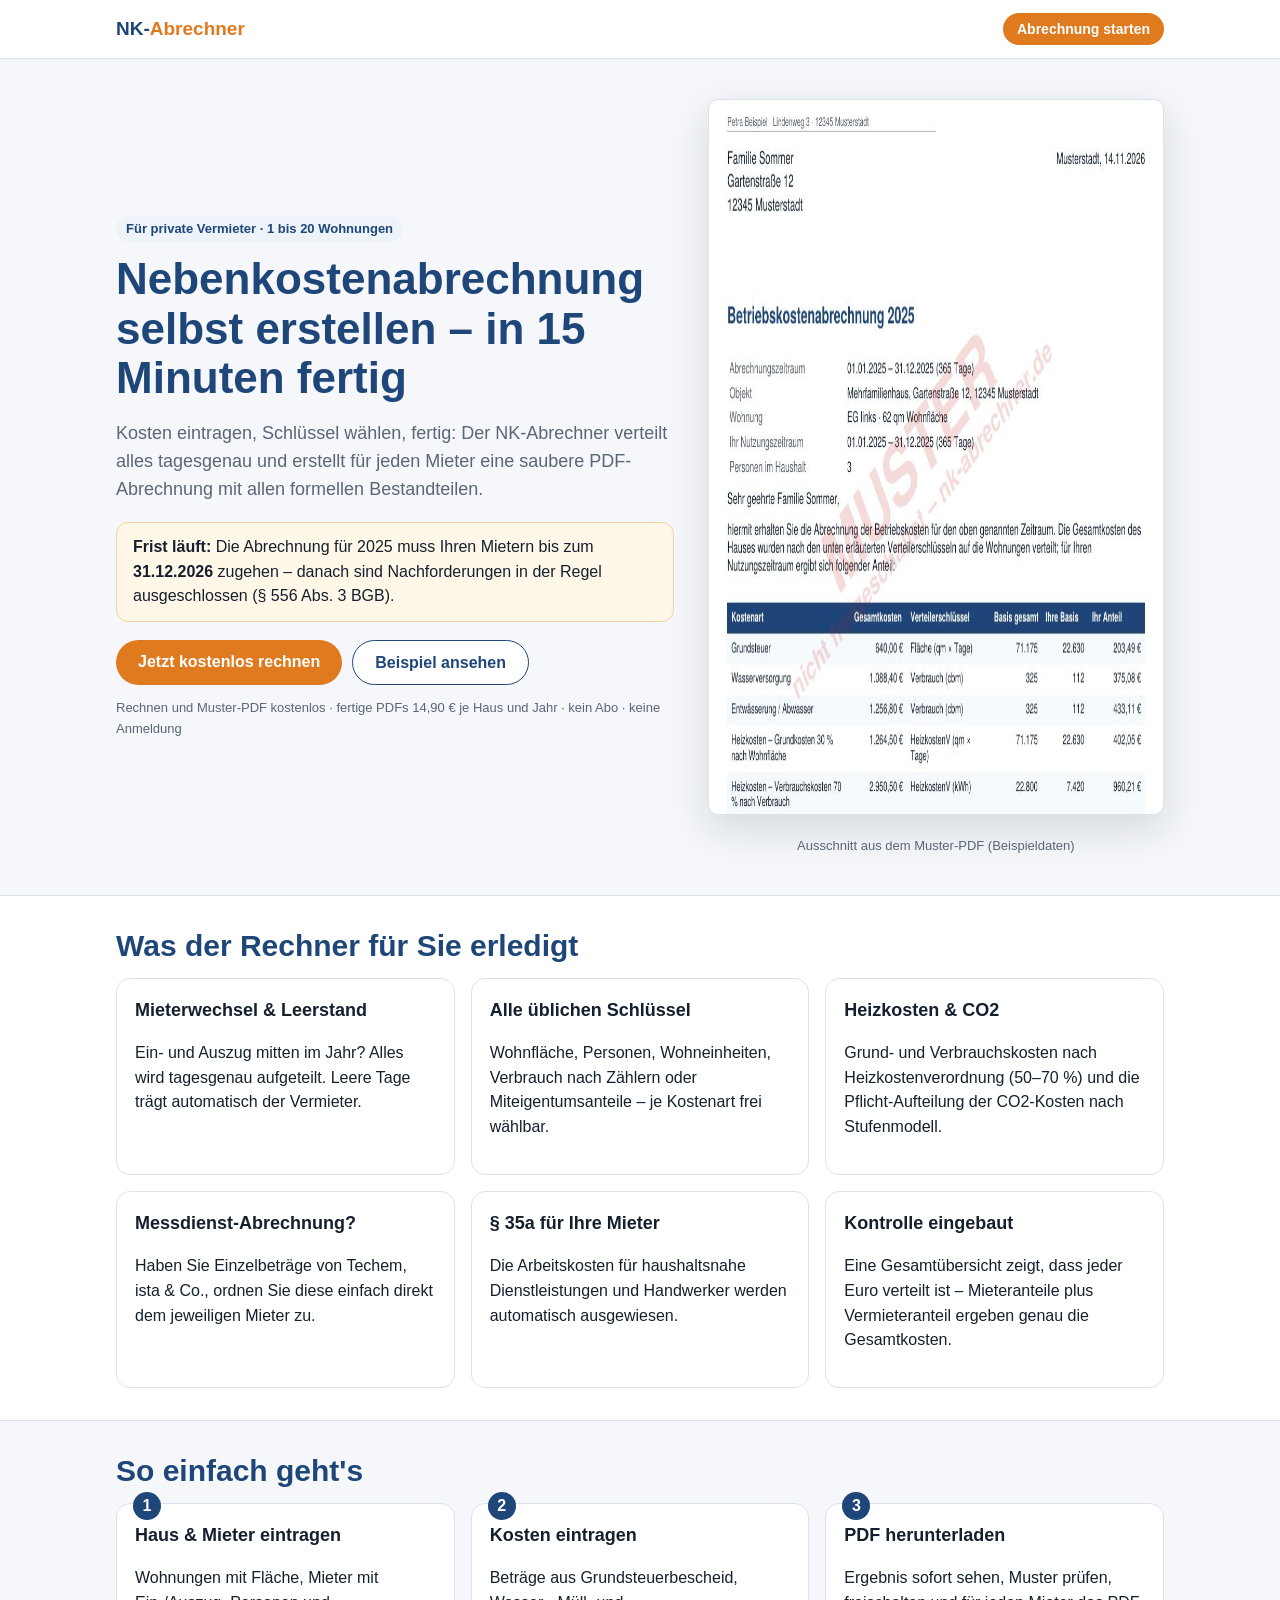
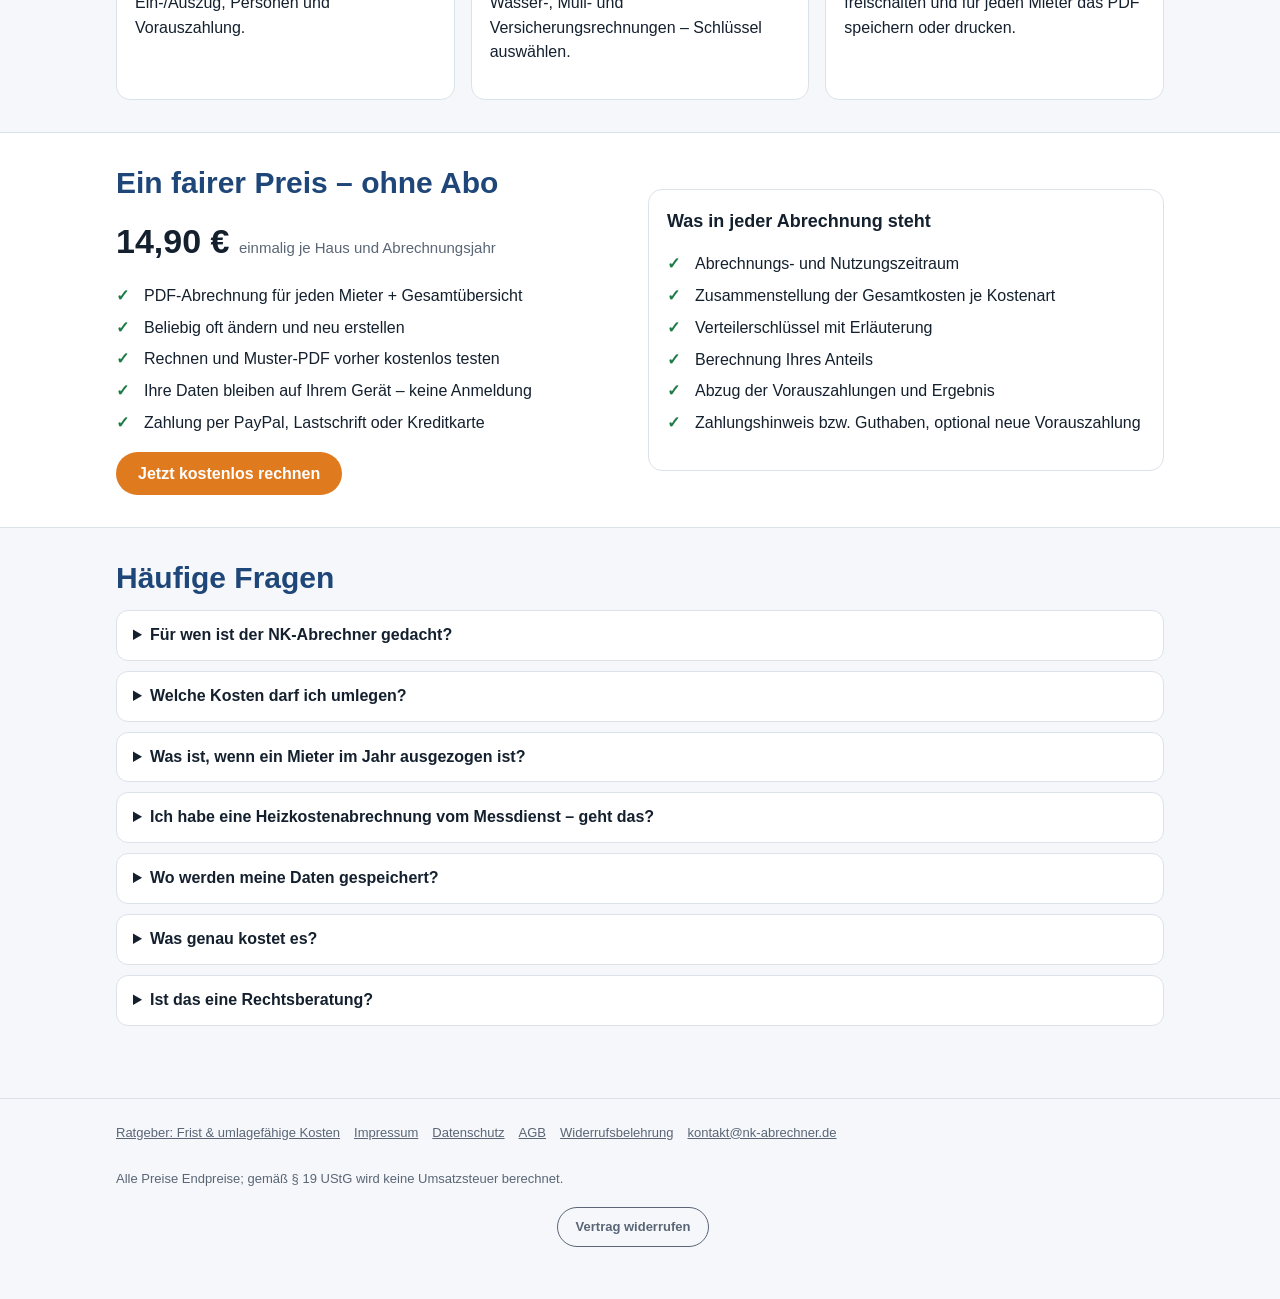
==== index.html @ 4d84159c "NK-Abrechner: erste Version der Website" ====
<!doctype html>
<html lang="de"><head><meta charset="UTF-8"><meta name="viewport" content="width=device-width, initial-scale=1.0">
<title>Nebenkostenabrechnung selbst erstellen – online, ohne Abo | NK-Abrechner</title>
<meta name="description" content="Nebenkostenabrechnung für Vermieter in 15 Minuten: Mieterwechsel tagesgenau, Heizkosten nach HeizkostenV, CO2-Aufteilung, § 35a. Kostenlos rechnen, PDF für alle Mieter 14,90 € – ohne Abo, ohne Anmeldung.">
<link rel="canonical" href="https://nk-abrechner.de/">
<link rel="icon" href="favicon.svg" type="image/svg+xml">
<meta property="og:title" content="Nebenkostenabrechnung selbst erstellen – NK-Abrechner">
<meta property="og:description" content="Online-Rechner für private Vermieter: kostenlos rechnen, fertige PDF-Abrechnung je Mieter für 14,90 €.">
<meta property="og:image" content="https://nk-abrechner.de/muster-seite1-1.jpg">
<link rel="stylesheet" href="style.css?v=1">
<style>
.hero{display:grid;grid-template-columns:1.1fr .9fr;gap:34px;align-items:center;padding:40px 0 26px}
.hero img{width:100%;border:1px solid var(--line);border-radius:10px;box-shadow:0 14px 40px rgba(20,32,46,.14);background:#fff}
.preis{font-size:34px;font-weight:800}.preis small{font-size:15px;font-weight:500;color:var(--dim)}
.cta{display:flex;flex-wrap:wrap;gap:10px;margin:18px 0 8px}
.frist{background:#fff7e8;border:1px solid #f0d29a;border-radius:12px;padding:12px 16px;margin:0 0 6px}
.steps{counter-reset:s;display:grid;grid-template-columns:repeat(3,1fr);gap:16px}
.steps div{background:#fff;border:1px solid var(--line);border-radius:14px;padding:18px;position:relative}
.steps div:before{counter-increment:s;content:counter(s);position:absolute;top:-12px;left:16px;background:var(--acc);color:#fff;width:28px;height:28px;border-radius:50%;display:flex;align-items:center;justify-content:center;font-weight:800}
.faq details{background:#fff;border:1px solid var(--line);border-radius:12px;padding:12px 16px;margin:0 0 10px}
.faq summary{cursor:pointer;font-weight:700}
.sticky{display:none;position:fixed;left:12px;right:12px;bottom:12px;z-index:30;text-align:center;box-shadow:0 8px 24px rgba(0,0,0,.2)}
@media(max-width:760px){.hero{grid-template-columns:1fr;padding-top:24px}.steps{grid-template-columns:1fr}.sticky{display:block}body{padding-bottom:70px}.sticky.hide{display:none}}
</style>
</head>
<body>
<header class="top"><div class="wrap"><a class="logo" href="/">NK-<span>Abrechner</span></a><a class="btn small" href="app.html?neu=1">Abrechnung starten</a></div></header>

<div class="wrap">
  <div class="hero">
    <div>
      <span class="badge">Für private Vermieter · 1 bis 20 Wohnungen</span>
      <h1 style="margin-top:12px">Nebenkostenabrechnung selbst erstellen – in 15 Minuten fertig</h1>
      <p class="lead">Kosten eintragen, Schlüssel wählen, fertig: Der NK-Abrechner verteilt alles tagesgenau und erstellt für jeden Mieter eine saubere PDF-Abrechnung mit allen formellen Bestandteilen.</p>
      <div class="frist"><b>Frist läuft:</b> Die Abrechnung für 2025 muss Ihren Mietern bis zum <b>31.12.2026</b> zugehen – danach sind Nachforderungen in der Regel ausgeschlossen (§ 556 Abs. 3 BGB).</div>
      <div class="cta"><a class="btn" href="app.html?neu=1" id="ctaStart">Jetzt kostenlos rechnen</a><a class="btn sec" href="app.html?beispiel=1">Beispiel ansehen</a></div>
      <p class="note">Rechnen und Muster-PDF kostenlos · fertige PDFs 14,90 € je Haus und Jahr · kein Abo · keine Anmeldung</p>
    </div>
    <div><img src="muster-seite1-1.jpg" alt="Beispiel einer Betriebskostenabrechnung, erstellt mit dem NK-Abrechner" width="874" height="716"><p class="note" style="text-align:center">Ausschnitt aus dem Muster-PDF (Beispieldaten)</p></div>
  </div>
</div>

<section style="background:#fff;border-top:1px solid var(--line);border-bottom:1px solid var(--line)"><div class="wrap">
  <h2>Was der Rechner für Sie erledigt</h2>
  <div class="grid3">
    <div class="card"><h3>Mieterwechsel &amp; Leerstand</h3><p>Ein- und Auszug mitten im Jahr? Alles wird tagesgenau aufgeteilt. Leere Tage trägt automatisch der Vermieter.</p></div>
    <div class="card"><h3>Alle üblichen Schlüssel</h3><p>Wohnfläche, Personen, Wohneinheiten, Verbrauch nach Zählern oder Miteigentumsanteile – je Kostenart frei wählbar.</p></div>
    <div class="card"><h3>Heizkosten &amp; CO2</h3><p>Grund- und Verbrauchskosten nach Heizkostenverordnung (50–70 %) und die Pflicht-Aufteilung der CO2-Kosten nach Stufenmodell.</p></div>
    <div class="card"><h3>Messdienst-Abrechnung?</h3><p>Haben Sie Einzelbeträge von Techem, ista &amp; Co., ordnen Sie diese einfach direkt dem jeweiligen Mieter zu.</p></div>
    <div class="card"><h3>§ 35a für Ihre Mieter</h3><p>Die Arbeitskosten für haushaltsnahe Dienstleistungen und Handwerker werden automatisch ausgewiesen.</p></div>
    <div class="card"><h3>Kontrolle eingebaut</h3><p>Eine Gesamtübersicht zeigt, dass jeder Euro verteilt ist – Mieteranteile plus Vermieteranteil ergeben genau die Gesamtkosten.</p></div>
  </div>
</div></section>

<section><div class="wrap">
  <h2>So einfach geht's</h2>
  <div class="steps">
    <div><h3>Haus &amp; Mieter eintragen</h3><p>Wohnungen mit Fläche, Mieter mit Ein-/Auszug, Personen und Vorauszahlung.</p></div>
    <div><h3>Kosten eintragen</h3><p>Beträge aus Grundsteuerbescheid, Wasser-, Müll- und Versicherungsrechnungen – Schlüssel auswählen.</p></div>
    <div><h3>PDF herunterladen</h3><p>Ergebnis sofort sehen, Muster prüfen, freischalten und für jeden Mieter das PDF speichern oder drucken.</p></div>
  </div>
</div></section>

<section id="preis" style="background:#fff;border-top:1px solid var(--line);border-bottom:1px solid var(--line)"><div class="wrap">
  <div class="grid2" style="align-items:center">
    <div>
      <h2>Ein fairer Preis – ohne Abo</h2>
      <div class="preis">14,90 € <small>einmalig je Haus und Abrechnungsjahr</small></div>
      <ul class="checks">
        <li>PDF-Abrechnung für jeden Mieter + Gesamtübersicht</li>
        <li>Beliebig oft ändern und neu erstellen</li>
        <li>Rechnen und Muster-PDF vorher kostenlos testen</li>
        <li>Ihre Daten bleiben auf Ihrem Gerät – keine Anmeldung</li>
        <li>Zahlung per PayPal, Lastschrift oder Kreditkarte</li>
      </ul>
      <a class="btn" href="app.html?neu=1">Jetzt kostenlos rechnen</a>
    </div>
    <div class="card"><h3>Was in jeder Abrechnung steht</h3>
      <ul class="checks"><li>Abrechnungs- und Nutzungszeitraum</li><li>Zusammenstellung der Gesamtkosten je Kostenart</li><li>Verteilerschlüssel mit Erläuterung</li><li>Berechnung Ihres Anteils</li><li>Abzug der Vorauszahlungen und Ergebnis</li><li>Zahlungshinweis bzw. Guthaben, optional neue Vorauszahlung</li></ul></div>
  </div>
</div></section>

<section class="faq"><div class="wrap">
  <h2>Häufige Fragen</h2>
  <details><summary>Für wen ist der NK-Abrechner gedacht?</summary><p>Für private Vermieter mit einem oder mehreren Häusern bzw. vermieteten Eigentumswohnungen, die ihre Betriebskostenabrechnung selbst machen und keine teure Verwaltungssoftware brauchen.</p></details>
  <details><summary>Welche Kosten darf ich umlegen?</summary><p>Umlagefähig sind die Betriebskosten nach § 2 Betriebskostenverordnung (z. B. Grundsteuer, Wasser, Abwasser, Heizung, Müll, Reinigung, Gartenpflege, Allgemeinstrom, Schornsteinfeger, Versicherungen, Hauswart) – sofern sie im Mietvertrag vereinbart sind. Verwaltungs- und Reparaturkosten gehören nicht dazu. Mehr im <a href="ratgeber-nebenkostenabrechnung-frist.html">Ratgeber</a>.</p></details>
  <details><summary>Was ist, wenn ein Mieter im Jahr ausgezogen ist?</summary><p>Sie legen für die Wohnung zwei Mieter mit Aus- bzw. Einzugsdatum an. Der Rechner teilt alle Kosten tagesgenau auf; eine Lücke dazwischen wird als Leerstand dem Vermieter zugerechnet. Für den ausgezogenen Mieter können Sie eine neue Anschrift eintragen.</p></details>
  <details><summary>Ich habe eine Heizkostenabrechnung vom Messdienst – geht das?</summary><p>Ja. Wählen Sie bei den Heizkosten „direkt je Mieter“ und tragen Sie die Beträge aus der Messdienst-Abrechnung bei den Mietern ein. Ohne Messdienst verteilt der Rechner die Heizkosten selbst nach Heizkostenverordnung.</p></details>
  <details><summary>Wo werden meine Daten gespeichert?</summary><p>Nur in Ihrem Browser auf Ihrem Gerät. Wir sehen keine Mieter- oder Kostendaten. Mit „Daten sichern“ speichern Sie eine Datei, die Sie nächstes Jahr wieder laden können.</p></details>
  <details><summary>Was genau kostet es?</summary><p>Ausprobieren, rechnen und das Muster-PDF (mit Wasserzeichen) sind kostenlos. Für die fertigen PDFs ohne Wasserzeichen zahlen Sie einmalig 14,90 € je Haus (Adresse) und Abrechnungsjahr. Danach können Sie beliebig oft ändern und neu erstellen. Kein Abo.</p></details>
  <details><summary>Ist das eine Rechtsberatung?</summary><p>Nein. Der NK-Abrechner ist ein Rechen- und Formularwerkzeug. Ob eine Kostenart umlagefähig und vereinbart ist, entscheiden Sie anhand Ihres Mietvertrags. Bei Streitfällen hilft z. B. Haus &amp; Grund oder ein Anwalt.</p></details>
</div></section>

<a class="btn sticky" href="app.html?neu=1" id="sticky">Jetzt kostenlos rechnen</a>
<footer><div class="wrap"><a href="ratgeber-nebenkostenabrechnung-frist.html">Ratgeber: Frist &amp; umlagefähige Kosten</a><a href="impressum.html">Impressum</a><a href="datenschutz.html">Datenschutz</a><a href="agb.html">AGB</a><a href="widerruf.html">Widerrufsbelehrung</a><a href="mailto:kontakt@nk-abrechner.de">kontakt@nk-abrechner.de</a>
<br><br>Alle Preise Endpreise; gemäß § 19 UStG wird keine Umsatzsteuer berechnet.</div>
<div style="text-align:center;margin:18px 0 6px"><a href="widerrufen.html" style="display:inline-block;padding:9px 18px;border:1.5px solid currentColor;border-radius:999px;font-weight:700;text-decoration:none">Vertrag widerrufen</a></div></footer>
<script src="config.js?v=1"></script>
<script>
(function () {
  'use strict';
  const C = window.NK_CONFIG;
  function sGet(k) { try { return sessionStorage.getItem(k); } catch (e) { return null; } }
  function sSet(k, v) { try { sessionStorage.setItem(k, v); } catch (e) {} }
  function newId() { return (crypto.randomUUID ? crypto.randomUUID() : Date.now().toString(36) + Math.random().toString(36).slice(2)); }
  const visitId = sGet('nk_visit') || newId(); sSet('nk_visit', visitId);
  const quelle = sGet('nk_quelle') || (function () { try { const q = new URLSearchParams(location.search); return q.get('gclid') ? 'google-ads' : (q.get('utm_source') || (document.referrer && !document.referrer.includes(location.host) ? new URL(document.referrer).hostname : 'direkt')); } catch (e) { return 'direkt'; } })();
  sSet('nk_quelle', quelle);
  function funnel(step) {
    if (navigator.webdriver || sGet('nk_f_' + step)) return; sSet('nk_f_' + step, '1');
    try { fetch(C.api, { method: 'POST', mode: 'no-cors', headers: { 'Content-Type': 'text/plain;charset=utf-8' }, body: JSON.stringify({ kind: 'funnel', service: 'nk', visit: visitId, step, quelle, plan: 'objekt', device: matchMedia('(max-width: 700px)').matches ? 'mobil' : 'desktop' }) }).catch(() => {}); } catch (e) {}
  }
  funnel('1 Seite geöffnet');
  try { const io = new IntersectionObserver(es => { if (es.some(x => x.isIntersecting)) { funnel('1b Preise gesehen'); io.disconnect(); } }, { threshold: 0.3 }); io.observe(document.getElementById('preis')); } catch (e) {}
  try { const st = document.getElementById('sticky'); const io2 = new IntersectionObserver(es => st.classList.toggle('hide', es.some(x => x.isIntersecting)), { threshold: 0.1 }); io2.observe(document.getElementById('ctaStart')); } catch (e) {}
})();
</script>
</body></html>
---- style.css ----
:root{--bg:#f5f7fa;--card:#fff;--text:#14202e;--dim:#5a6676;--line:#dce2ea;--acc:#1e4678;--acc2:#e07a1f;--good:#1e7a46;--bad:#b3261e;--soft:#eef3f9;
  font-family:-apple-system,BlinkMacSystemFont,"Segoe UI",Roboto,Helvetica,Arial,sans-serif}
*{box-sizing:border-box}
html{-webkit-text-size-adjust:100%}
body{margin:0;background:var(--bg);color:var(--text);line-height:1.55;font-size:16px}
a{color:var(--acc)}
.wrap{max-width:1080px;margin:0 auto;padding:0 16px}
header.top{background:#fff;border-bottom:1px solid var(--line);position:sticky;top:0;z-index:20}
header.top .wrap{display:flex;align-items:center;justify-content:space-between;min-height:58px;gap:10px}
.logo{font-weight:800;font-size:19px;color:var(--acc);text-decoration:none;white-space:nowrap}.logo span{color:var(--acc2)}
.btn{display:inline-block;background:var(--acc2);color:#fff;font-weight:700;padding:12px 22px;border-radius:999px;text-decoration:none;border:0;font-size:16px;cursor:pointer;font-family:inherit;line-height:1.2}
.btn:hover{filter:brightness(.95)}.btn:disabled{opacity:.5;cursor:default}
.btn.sec{background:#fff;color:var(--acc);border:1.5px solid var(--acc)}
.btn.small{padding:8px 14px;font-size:14px}
.btn.ghost{background:transparent;color:var(--dim);border:1px dashed var(--line)}
h1{font-size:clamp(28px,4.6vw,44px);line-height:1.12;margin:0 0 14px;color:var(--acc)}
h2{font-size:clamp(22px,3.2vw,30px);color:var(--acc);margin:0 0 14px;line-height:1.2}
h3{margin:0 0 8px;font-size:18px}
section{padding:32px 0}
.lead{font-size:18px;color:var(--dim)}
.checks{list-style:none;padding:0;margin:16px 0}.checks li{padding-left:28px;position:relative;margin:7px 0}
.checks li:before{content:"✓";position:absolute;left:0;color:var(--good);font-weight:800}
.card{background:var(--card);border:1px solid var(--line);border-radius:14px;padding:18px}
.grid3{display:grid;grid-template-columns:repeat(3,1fr);gap:16px}
.grid2{display:grid;grid-template-columns:repeat(2,1fr);gap:16px}
footer{border-top:1px solid var(--line);margin-top:30px;padding:24px 0 40px;color:var(--dim);font-size:13px}
footer a{color:var(--dim);margin:0 14px 6px 0;display:inline-block;overflow-wrap:anywhere}
.note{font-size:13px;color:var(--dim)}
.badge{display:inline-block;background:var(--soft);color:var(--acc);border-radius:999px;padding:3px 10px;font-size:13px;font-weight:700}
.warnbox{background:#fff7e8;border:1px solid #f0d29a;border-radius:12px;padding:12px 14px;font-size:14px}
.okbox{background:#ecf7f0;border:1px solid #b6dfc4;border-radius:12px;padding:12px 14px;font-size:14px}
.errbox{background:#fdecea;border:1px solid #f3b8b2;border-radius:12px;padding:12px 14px;font-size:14px;color:var(--bad)}

/* ---------- App ---------- */
.app main{padding:18px 0 80px}
.step{background:#fff;border:1px solid var(--line);border-radius:16px;margin:0 0 16px;overflow:hidden}
.step>summary{list-style:none;cursor:pointer;padding:16px 18px;display:flex;align-items:center;gap:12px;font-weight:700;font-size:17px}
.step>summary::-webkit-details-marker{display:none}
.step>summary .nr{flex:0 0 30px;height:30px;border-radius:50%;background:var(--acc);color:#fff;display:flex;align-items:center;justify-content:center;font-size:15px}
.step>summary .info{margin-left:auto;font-weight:500;font-size:13px;color:var(--dim);text-align:right}
.step[open]>summary{border-bottom:1px solid var(--line);background:var(--soft)}
.step .body{padding:16px 18px}
.f{display:grid;grid-template-columns:repeat(auto-fill,minmax(180px,1fr));gap:10px 14px}
.f label,.lbl{display:block;font-size:13px;font-weight:600;color:var(--dim);margin:0 0 3px}
input[type=text],input[type=date],input[type=email],select{width:100%;padding:10px 11px;border:1px solid var(--line);border-radius:9px;font-size:16px;font-family:inherit;background:#fff;color:var(--text)}
input:focus,select:focus{outline:2px solid #9cc0ec;border-color:#9cc0ec}
input.num{text-align:right}
.row{border:1px solid var(--line);border-radius:12px;padding:12px;margin:0 0 10px;background:#fcfdfe;position:relative}
.row .x{position:absolute;top:8px;right:8px;border:0;background:transparent;color:var(--dim);font-size:20px;cursor:pointer;line-height:1;padding:4px 8px}
.row h4{margin:0 0 10px;font-size:15px;padding-right:30px}
.sub{margin-top:10px;padding-top:10px;border-top:1px dashed var(--line)}
.hint{font-size:12.5px;color:var(--dim);margin:4px 0 0}
.tbl{width:100%;border-collapse:collapse;font-size:14.5px}
.tbl th,.tbl td{padding:8px 6px;border-bottom:1px solid var(--line);text-align:left;vertical-align:top}
.tbl th{font-size:12.5px;color:var(--dim);font-weight:700}
.tbl td.r,.tbl th.r{text-align:right;white-space:nowrap}
.plus{color:var(--bad);font-weight:700}.minus{color:var(--good);font-weight:700}
.toolbar{display:flex;flex-wrap:wrap;gap:8px;margin:0 0 14px}
.pay{border:2px solid var(--acc);border-radius:16px;padding:18px;background:#fff;margin-top:16px}
.pay .preis{font-size:30px;font-weight:800}
.consent{display:flex;gap:10px;align-items:flex-start;font-size:13.5px;margin:12px 0}
.consent input{margin-top:3px;width:18px;height:18px;flex:0 0 18px}
.dl{display:flex;flex-wrap:wrap;gap:8px;margin-top:12px}
.toggle{display:flex;gap:8px;align-items:center;font-size:14px;margin:8px 0}
.toggle input{width:18px;height:18px}
.scroll{overflow-x:auto;-webkit-overflow-scrolling:touch}
.hidden{display:none!important}

@media(max-width:760px){
  .grid3,.grid2{grid-template-columns:1fr}
  .step>summary .info{display:none}
  .f{grid-template-columns:1fr 1fr}
  .tbl{font-size:13px}.tbl .hm{display:none}.tbl th,.tbl td{padding:7px 4px}
}
@media(max-width:420px){.f{grid-template-columns:1fr}}
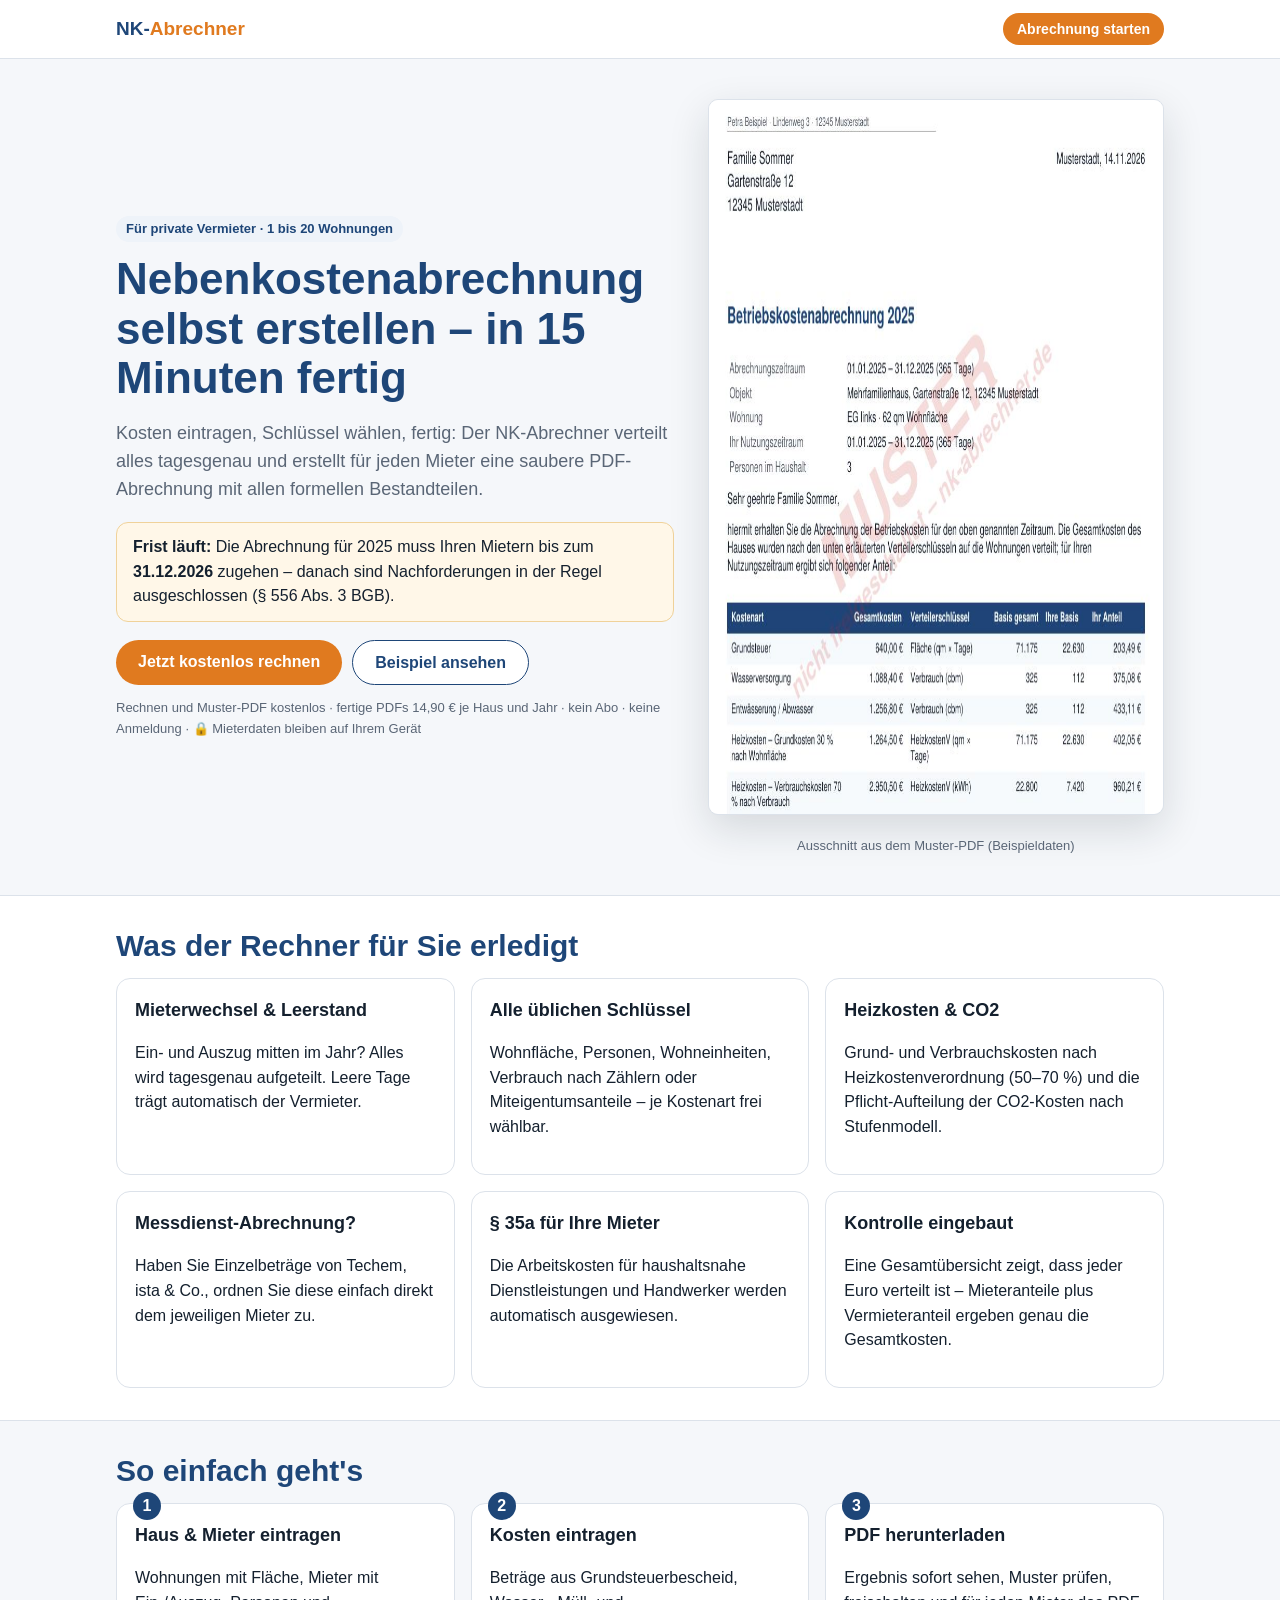
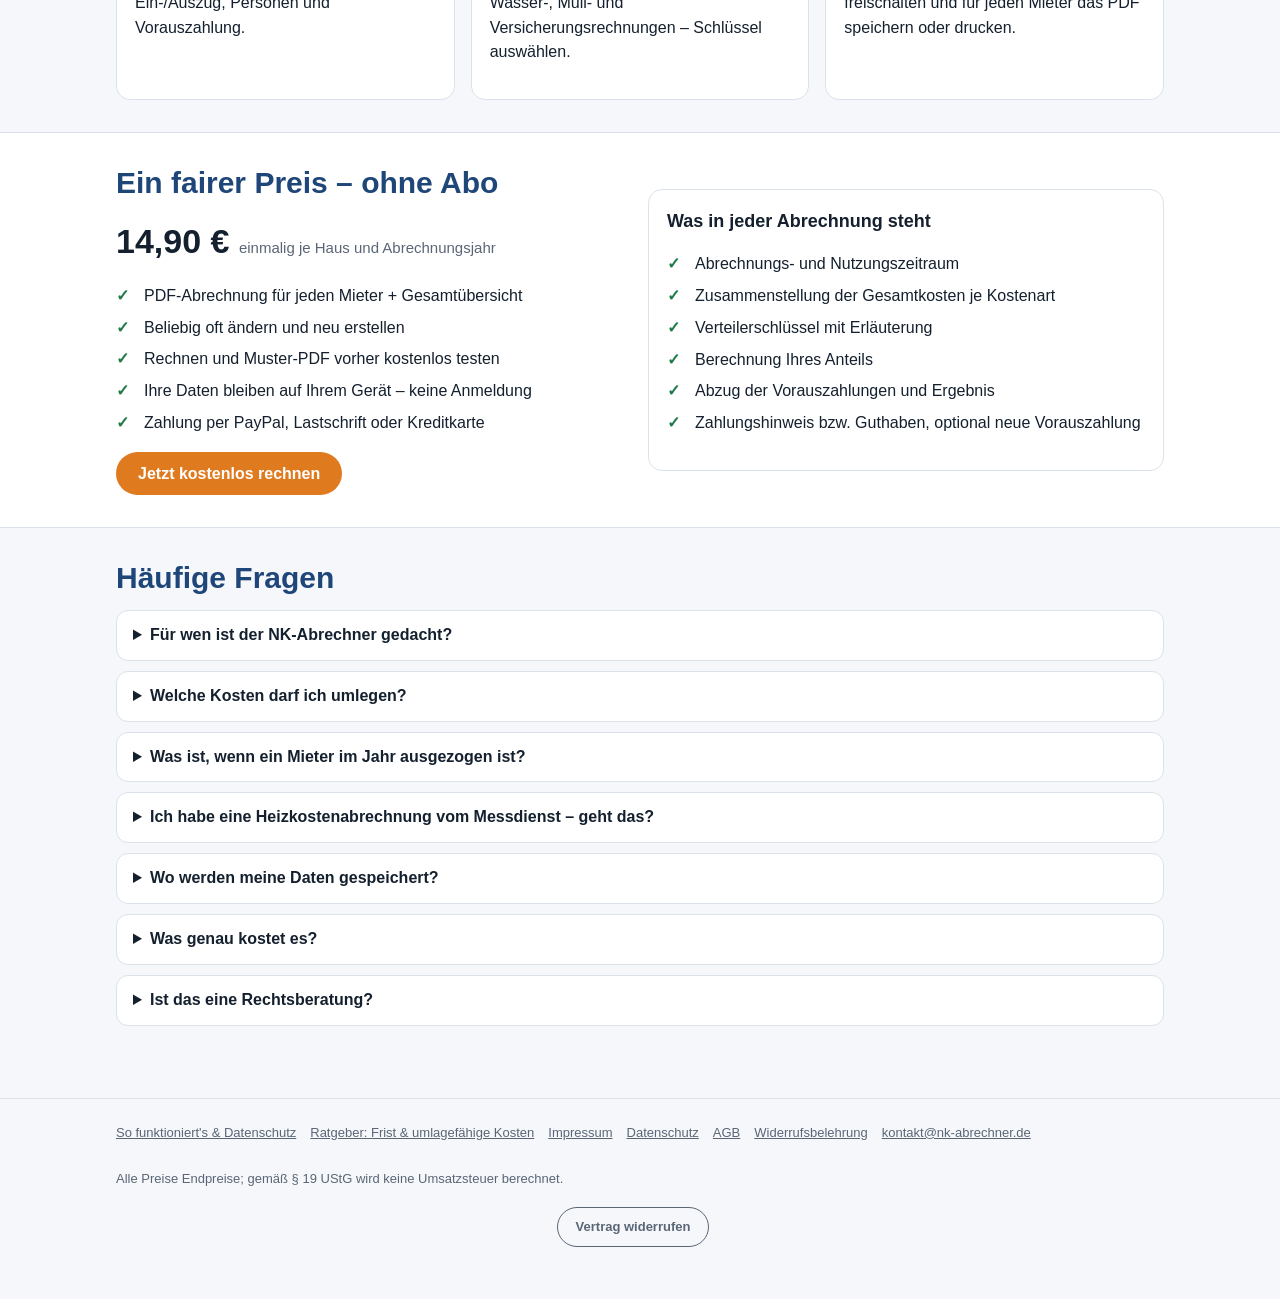
==== commit efbbe540: "Datenschutz erklärt, Sicherungs-Hinweis nach PDF" ====
--- a/index.html
+++ b/index.html
@@ -7,7 +7,7 @@
 <meta property="og:title" content="Nebenkostenabrechnung selbst erstellen – NK-Abrechner">
 <meta property="og:description" content="Online-Rechner für private Vermieter: kostenlos rechnen, fertige PDF-Abrechnung je Mieter für 14,90 €.">
 <meta property="og:image" content="https://nk-abrechner.de/muster-seite1-1.jpg">
-<link rel="stylesheet" href="style.css?v=1">
+<link rel="stylesheet" href="style.css?v=2">
 <style>
 .hero{display:grid;grid-template-columns:1.1fr .9fr;gap:34px;align-items:center;padding:40px 0 26px}
 .hero img{width:100%;border:1px solid var(--line);border-radius:10px;box-shadow:0 14px 40px rgba(20,32,46,.14);background:#fff}
@@ -34,7 +34,7 @@
       <p class="lead">Kosten eintragen, Schlüssel wählen, fertig: Der NK-Abrechner verteilt alles tagesgenau und erstellt für jeden Mieter eine saubere PDF-Abrechnung mit allen formellen Bestandteilen.</p>
       <div class="frist"><b>Frist läuft:</b> Die Abrechnung für 2025 muss Ihren Mietern bis zum <b>31.12.2026</b> zugehen – danach sind Nachforderungen in der Regel ausgeschlossen (§ 556 Abs. 3 BGB).</div>
       <div class="cta"><a class="btn" href="app.html?neu=1" id="ctaStart">Jetzt kostenlos rechnen</a><a class="btn sec" href="app.html?beispiel=1">Beispiel ansehen</a></div>
-      <p class="note">Rechnen und Muster-PDF kostenlos · fertige PDFs 14,90 € je Haus und Jahr · kein Abo · keine Anmeldung</p>
+      <p class="note">Rechnen und Muster-PDF kostenlos · fertige PDFs 14,90 € je Haus und Jahr · kein Abo · keine Anmeldung · 🔒 Mieterdaten bleiben auf Ihrem Gerät</p>
     </div>
     <div><img src="muster-seite1-1.jpg" alt="Beispiel einer Betriebskostenabrechnung, erstellt mit dem NK-Abrechner" width="874" height="716"><p class="note" style="text-align:center">Ausschnitt aus dem Muster-PDF (Beispieldaten)</p></div>
   </div>
@@ -86,13 +86,13 @@
   <details><summary>Welche Kosten darf ich umlegen?</summary><p>Umlagefähig sind die Betriebskosten nach § 2 Betriebskostenverordnung (z. B. Grundsteuer, Wasser, Abwasser, Heizung, Müll, Reinigung, Gartenpflege, Allgemeinstrom, Schornsteinfeger, Versicherungen, Hauswart) – sofern sie im Mietvertrag vereinbart sind. Verwaltungs- und Reparaturkosten gehören nicht dazu. Mehr im <a href="ratgeber-nebenkostenabrechnung-frist.html">Ratgeber</a>.</p></details>
   <details><summary>Was ist, wenn ein Mieter im Jahr ausgezogen ist?</summary><p>Sie legen für die Wohnung zwei Mieter mit Aus- bzw. Einzugsdatum an. Der Rechner teilt alle Kosten tagesgenau auf; eine Lücke dazwischen wird als Leerstand dem Vermieter zugerechnet. Für den ausgezogenen Mieter können Sie eine neue Anschrift eintragen.</p></details>
   <details><summary>Ich habe eine Heizkostenabrechnung vom Messdienst – geht das?</summary><p>Ja. Wählen Sie bei den Heizkosten „direkt je Mieter“ und tragen Sie die Beträge aus der Messdienst-Abrechnung bei den Mietern ein. Ohne Messdienst verteilt der Rechner die Heizkosten selbst nach Heizkostenverordnung.</p></details>
-  <details><summary>Wo werden meine Daten gespeichert?</summary><p>Nur in Ihrem Browser auf Ihrem Gerät. Wir sehen keine Mieter- oder Kostendaten. Mit „Daten sichern“ speichern Sie eine Datei, die Sie nächstes Jahr wieder laden können.</p></details>
+  <details><summary>Wo werden meine Daten gespeichert?</summary><p>Nur in Ihrem Browser auf Ihrem Gerät. Wir sehen keine Mieter- oder Kostendaten. Mit „Daten sichern“ speichern Sie eine Datei, die Sie nächstes Jahr wieder laden können. <a href="so-funktionierts.html">Alles zu Daten und Freischaltcode</a></p></details>
   <details><summary>Was genau kostet es?</summary><p>Ausprobieren, rechnen und das Muster-PDF (mit Wasserzeichen) sind kostenlos. Für die fertigen PDFs ohne Wasserzeichen zahlen Sie einmalig 14,90 € je Haus (Adresse) und Abrechnungsjahr. Danach können Sie beliebig oft ändern und neu erstellen. Kein Abo.</p></details>
   <details><summary>Ist das eine Rechtsberatung?</summary><p>Nein. Der NK-Abrechner ist ein Rechen- und Formularwerkzeug. Ob eine Kostenart umlagefähig und vereinbart ist, entscheiden Sie anhand Ihres Mietvertrags. Bei Streitfällen hilft z. B. Haus &amp; Grund oder ein Anwalt.</p></details>
 </div></section>
 
 <a class="btn sticky" href="app.html?neu=1" id="sticky">Jetzt kostenlos rechnen</a>
-<footer><div class="wrap"><a href="ratgeber-nebenkostenabrechnung-frist.html">Ratgeber: Frist &amp; umlagefähige Kosten</a><a href="impressum.html">Impressum</a><a href="datenschutz.html">Datenschutz</a><a href="agb.html">AGB</a><a href="widerruf.html">Widerrufsbelehrung</a><a href="mailto:kontakt@nk-abrechner.de">kontakt@nk-abrechner.de</a>
+<footer><div class="wrap"><a href="so-funktionierts.html">So funktioniert's &amp; Datenschutz</a><a href="ratgeber-nebenkostenabrechnung-frist.html">Ratgeber: Frist &amp; umlagefähige Kosten</a><a href="impressum.html">Impressum</a><a href="datenschutz.html">Datenschutz</a><a href="agb.html">AGB</a><a href="widerruf.html">Widerrufsbelehrung</a><a href="mailto:kontakt@nk-abrechner.de">kontakt@nk-abrechner.de</a>
 <br><br>Alle Preise Endpreise; gemäß § 19 UStG wird keine Umsatzsteuer berechnet.</div>
 <div style="text-align:center;margin:18px 0 6px"><a href="widerrufen.html" style="display:inline-block;padding:9px 18px;border:1.5px solid currentColor;border-radius:999px;font-weight:700;text-decoration:none">Vertrag widerrufen</a></div></footer>
 <script src="config.js?v=1"></script>
--- a/style.css
+++ b/style.css
@@ -73,3 +73,14 @@
   .tbl{font-size:13px}.tbl .hm{display:none}.tbl th,.tbl td{padding:7px 4px}
 }
 @media(max-width:420px){.f{grid-template-columns:1fr}}
+
+/* Dialog */
+#nkModal{position:fixed;inset:0;background:rgba(20,32,46,.45);z-index:100;display:flex;align-items:center;justify-content:center;padding:16px}
+#nkModal .modalbox{background:#fff;border-radius:16px;max-width:520px;width:100%;padding:20px;box-shadow:0 20px 60px rgba(0,0,0,.25)}
+#nkModal h3{color:var(--acc)}
+.doc table{width:100%;border-collapse:collapse;font-size:15px;margin:8px 0 14px}
+.doc th,.doc td{border-bottom:1px solid var(--line);padding:8px 6px;text-align:left;vertical-align:top}
+.doc th{font-size:13px;color:var(--dim)}
+.toc{background:#fff;border:1px solid var(--line);border-radius:12px;padding:12px 16px}
+.doc td,.doc th{overflow-wrap:anywhere;hyphens:auto}
+@media(max-width:760px){.doc table{font-size:13.5px}.doc th,.doc td{padding:6px 4px}}
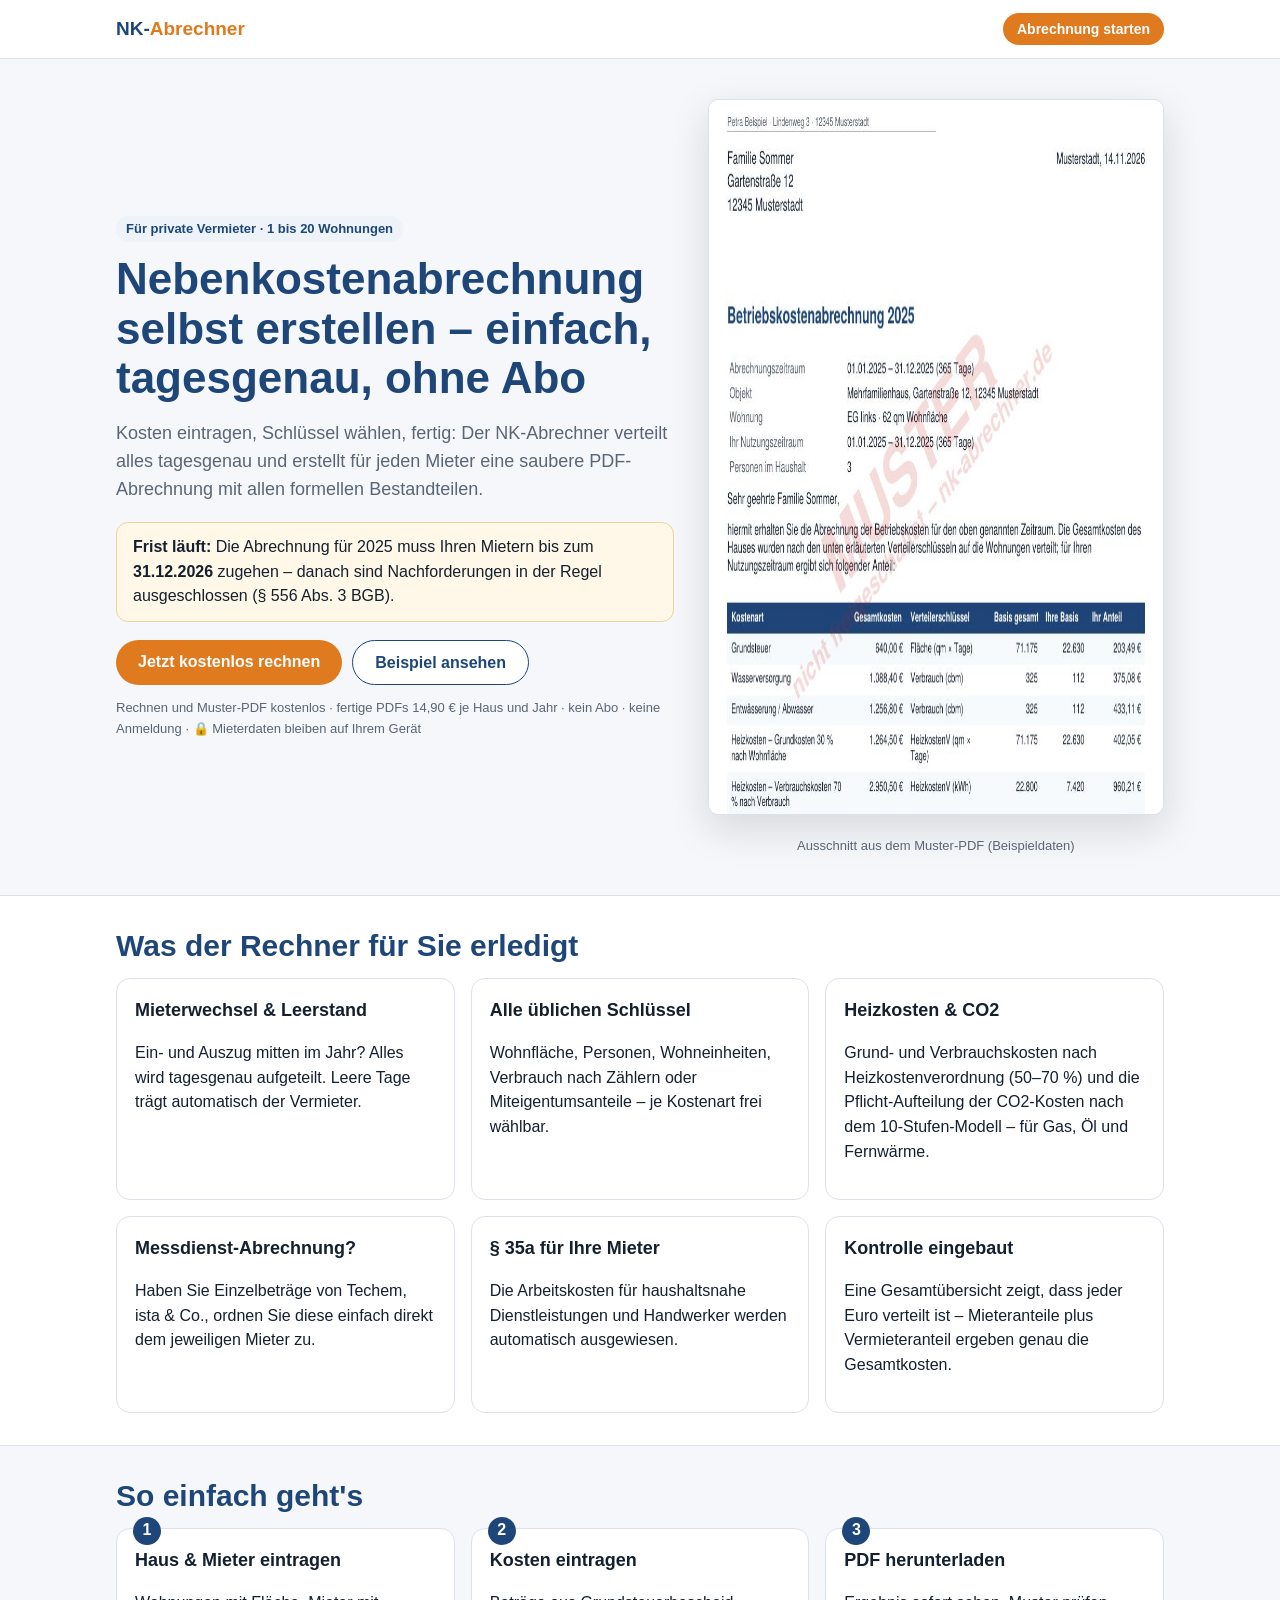
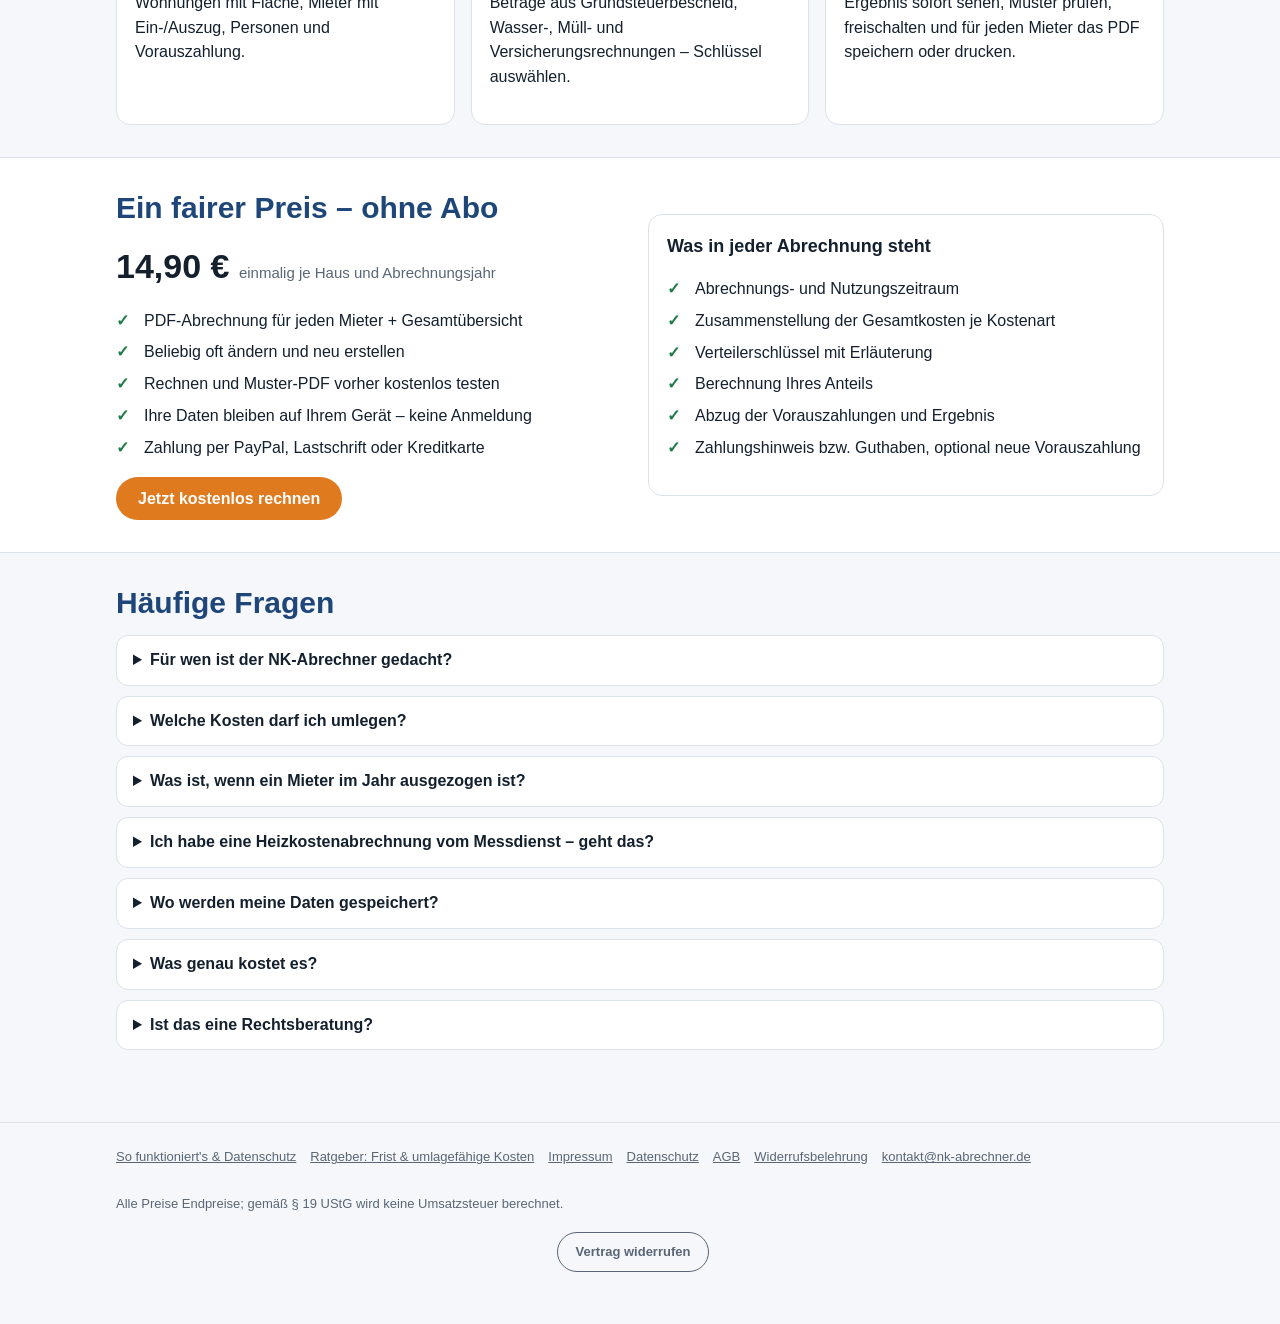
==== commit 90b62995: "Faktencheck: CO2 Fernwärme, HeizkostenV, Kabel-TV, Widerruf" ====
--- a/index.html
+++ b/index.html
@@ -1,7 +1,7 @@
 <!doctype html>
 <html lang="de"><head><meta charset="UTF-8"><meta name="viewport" content="width=device-width, initial-scale=1.0">
 <title>Nebenkostenabrechnung selbst erstellen – online, ohne Abo | NK-Abrechner</title>
-<meta name="description" content="Nebenkostenabrechnung für Vermieter in 15 Minuten: Mieterwechsel tagesgenau, Heizkosten nach HeizkostenV, CO2-Aufteilung, § 35a. Kostenlos rechnen, PDF für alle Mieter 14,90 € – ohne Abo, ohne Anmeldung.">
+<meta name="description" content="Nebenkostenabrechnung für Vermieter selbst erstellen: Mieterwechsel tagesgenau, Heizkosten nach HeizkostenV, CO2-Aufteilung, § 35a. Kostenlos rechnen, PDF für alle Mieter 14,90 € – ohne Abo, ohne Anmeldung.">
 <link rel="canonical" href="https://nk-abrechner.de/">
 <link rel="icon" href="favicon.svg" type="image/svg+xml">
 <meta property="og:title" content="Nebenkostenabrechnung selbst erstellen – NK-Abrechner">
@@ -30,7 +30,7 @@
   <div class="hero">
     <div>
       <span class="badge">Für private Vermieter · 1 bis 20 Wohnungen</span>
-      <h1 style="margin-top:12px">Nebenkostenabrechnung selbst erstellen – in 15 Minuten fertig</h1>
+      <h1 style="margin-top:12px">Nebenkostenabrechnung selbst erstellen – einfach, tagesgenau, ohne Abo</h1>
       <p class="lead">Kosten eintragen, Schlüssel wählen, fertig: Der NK-Abrechner verteilt alles tagesgenau und erstellt für jeden Mieter eine saubere PDF-Abrechnung mit allen formellen Bestandteilen.</p>
       <div class="frist"><b>Frist läuft:</b> Die Abrechnung für 2025 muss Ihren Mietern bis zum <b>31.12.2026</b> zugehen – danach sind Nachforderungen in der Regel ausgeschlossen (§ 556 Abs. 3 BGB).</div>
       <div class="cta"><a class="btn" href="app.html?neu=1" id="ctaStart">Jetzt kostenlos rechnen</a><a class="btn sec" href="app.html?beispiel=1">Beispiel ansehen</a></div>
@@ -45,7 +45,7 @@
   <div class="grid3">
     <div class="card"><h3>Mieterwechsel &amp; Leerstand</h3><p>Ein- und Auszug mitten im Jahr? Alles wird tagesgenau aufgeteilt. Leere Tage trägt automatisch der Vermieter.</p></div>
     <div class="card"><h3>Alle üblichen Schlüssel</h3><p>Wohnfläche, Personen, Wohneinheiten, Verbrauch nach Zählern oder Miteigentumsanteile – je Kostenart frei wählbar.</p></div>
-    <div class="card"><h3>Heizkosten &amp; CO2</h3><p>Grund- und Verbrauchskosten nach Heizkostenverordnung (50–70 %) und die Pflicht-Aufteilung der CO2-Kosten nach Stufenmodell.</p></div>
+    <div class="card"><h3>Heizkosten &amp; CO2</h3><p>Grund- und Verbrauchskosten nach Heizkostenverordnung (50–70 %) und die Pflicht-Aufteilung der CO2-Kosten nach dem 10-Stufen-Modell – für Gas, Öl und Fernwärme.</p></div>
     <div class="card"><h3>Messdienst-Abrechnung?</h3><p>Haben Sie Einzelbeträge von Techem, ista &amp; Co., ordnen Sie diese einfach direkt dem jeweiligen Mieter zu.</p></div>
     <div class="card"><h3>§ 35a für Ihre Mieter</h3><p>Die Arbeitskosten für haushaltsnahe Dienstleistungen und Handwerker werden automatisch ausgewiesen.</p></div>
     <div class="card"><h3>Kontrolle eingebaut</h3><p>Eine Gesamtübersicht zeigt, dass jeder Euro verteilt ist – Mieteranteile plus Vermieteranteil ergeben genau die Gesamtkosten.</p></div>
